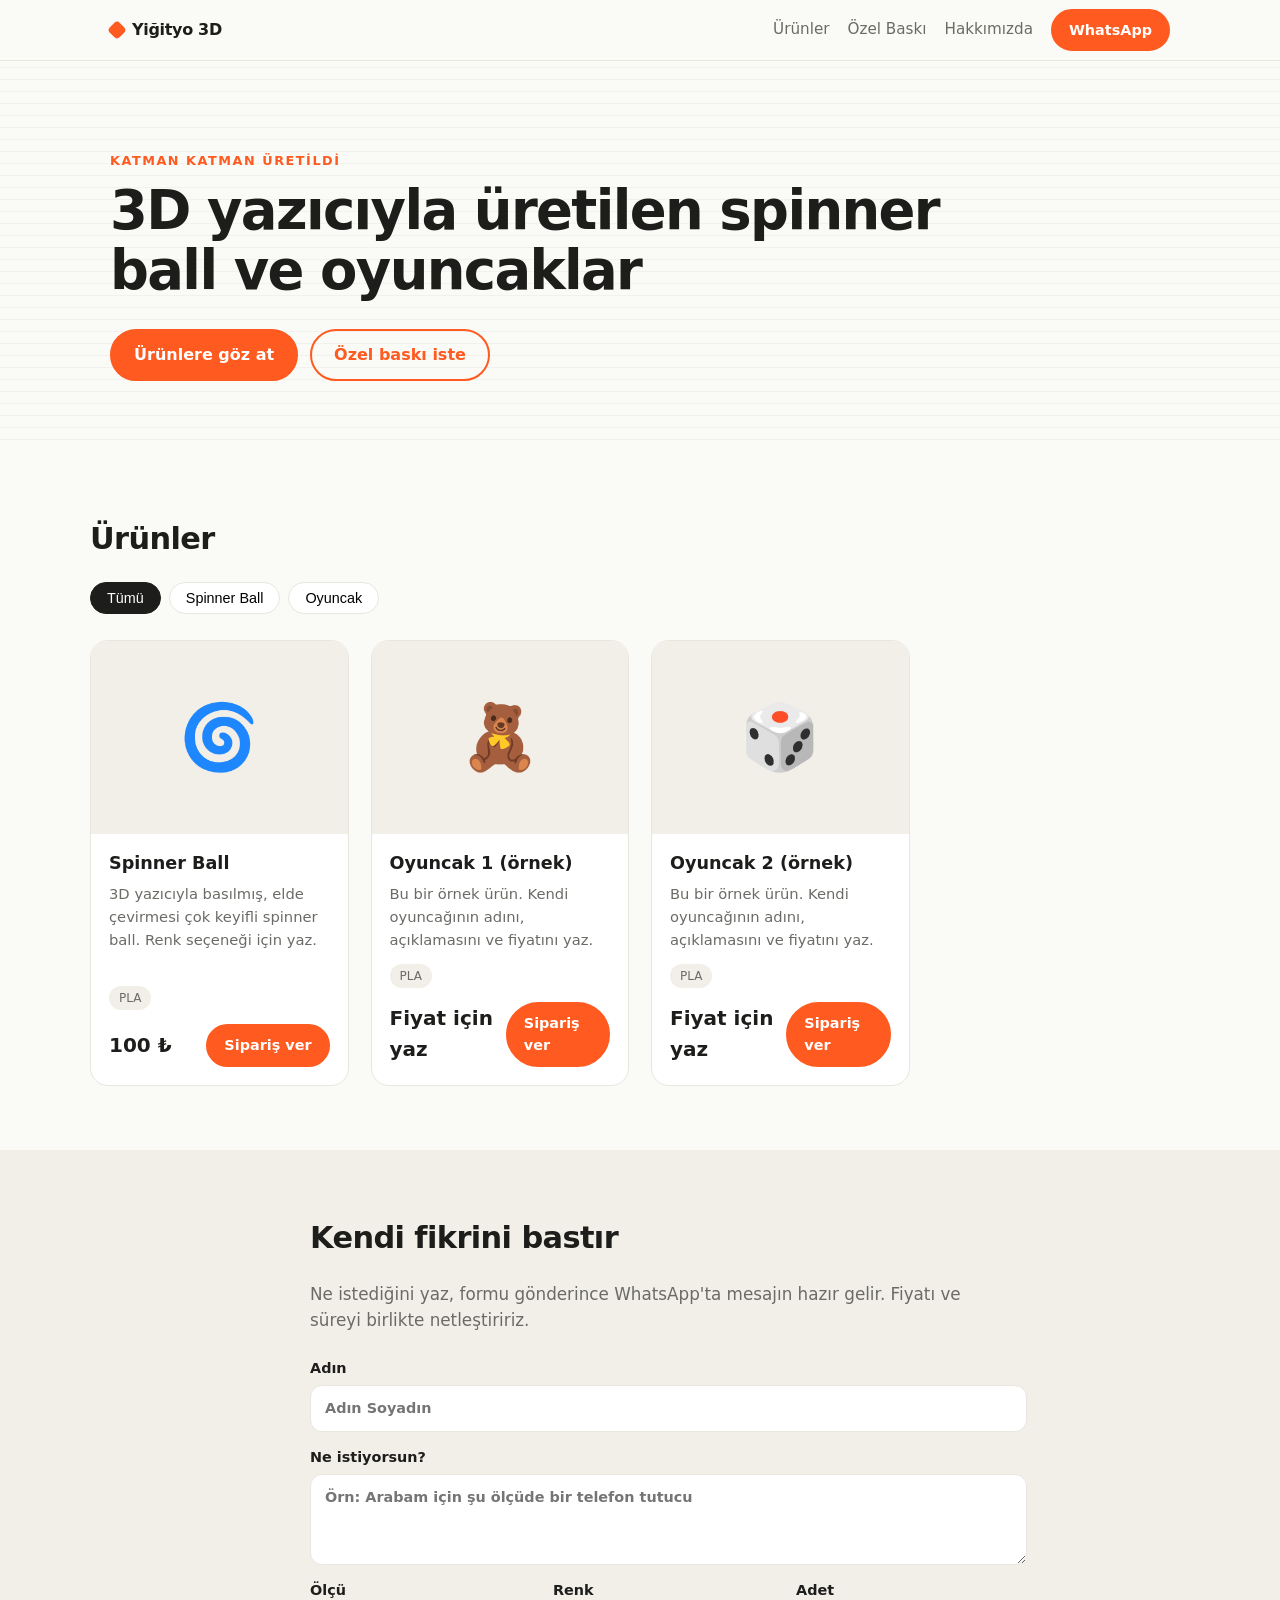
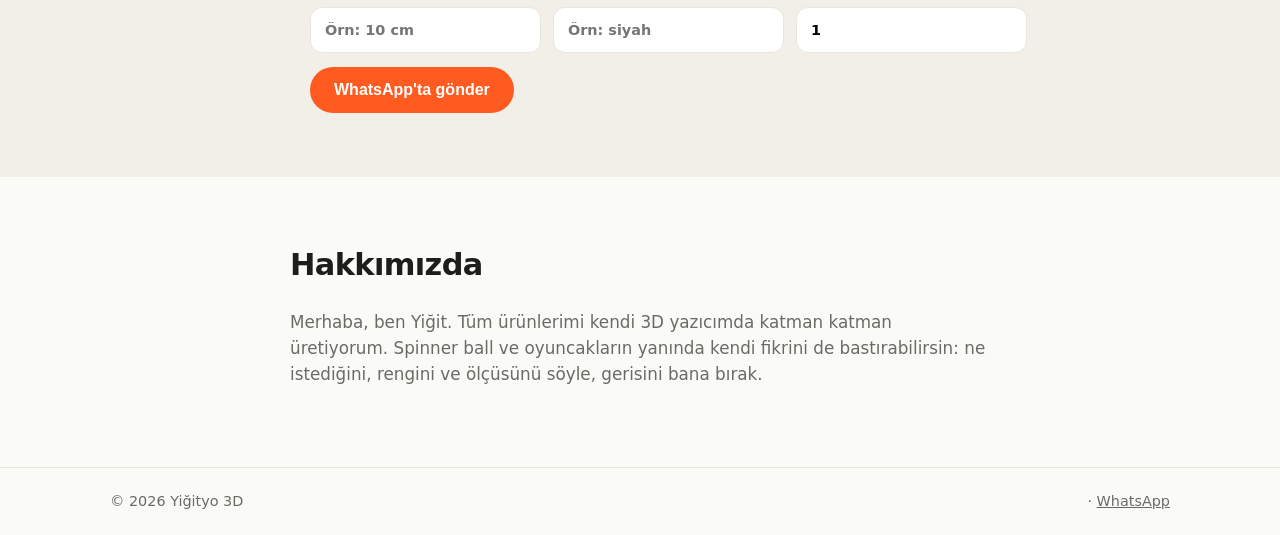
==== index.html @ 068ebeda "Add files via upload" ====
<!doctype html>
<html lang="tr">
<head>
  <meta charset="utf-8">
  <meta name="viewport" content="width=device-width, initial-scale=1">
  <title>3D Baskı Mağazası</title>
  <meta name="description" content="3D yazıcıyla üretilen özel tasarım ürünler ve kişiye özel baskı siparişi.">
  <link rel="stylesheet" href="style.css">
</head>
<body>

<header class="top">
  <div class="wrap bar">
    <a class="logo" href="#"><span class="dot"></span><span data-site-name>Marka Adın</span></a>
    <nav>
      <a href="#urunler">Ürünler</a>
      <a href="#ozel">Özel Baskı</a>
      <a href="#hakkimizda">Hakkımızda</a>
      <a class="btn small" data-wa target="_blank" rel="noopener">WhatsApp</a>
    </nav>
  </div>
</header>

<main>
  <section class="hero">
    <div class="wrap">
      <p class="eyebrow">Katman katman üretildi</p>
      <h1 id="slogan"></h1>
      <div class="actions">
        <a class="btn" href="#urunler">Ürünlere göz at</a>
        <a class="btn ghost" href="#ozel">Özel baskı iste</a>
      </div>
    </div>
  </section>

  <section id="urunler" class="wrap section">
    <h2>Ürünler</h2>
    <div id="filters" class="filters"></div>
    <div id="grid" class="grid"></div>
  </section>

  <section id="ozel" class="section alt">
    <div class="wrap narrow">
      <h2>Kendi fikrini bastır</h2>
      <p class="lead">Ne istediğini yaz, formu gönderince WhatsApp'ta mesajın hazır gelir. Fiyatı ve süreyi birlikte netleştiririz.</p>
      <form id="custom-form" class="form">
        <label>Adın
          <input name="name" required placeholder="Adın Soyadın">
        </label>
        <label>Ne istiyorsun?
          <textarea name="what" rows="3" required placeholder="Örn: Arabam için şu ölçüde bir telefon tutucu"></textarea>
        </label>
        <div class="row">
          <label>Ölçü
            <input name="size" placeholder="Örn: 10 cm">
          </label>
          <label>Renk
            <input name="color" placeholder="Örn: siyah">
          </label>
          <label>Adet
            <input name="qty" type="number" min="1" value="1">
          </label>
        </div>
        <button class="btn" type="submit">WhatsApp'ta gönder</button>
      </form>
    </div>
  </section>

  <section id="hakkimizda" class="wrap narrow section">
    <h2>Hakkımızda</h2>
    <p id="about-text" class="lead"></p>
  </section>
</main>

<footer>
  <div class="wrap foot">
    <span>© <span id="year"></span> <span data-site-name></span></span>
    <span>
      <a data-ig target="_blank" rel="noopener">Instagram</a> ·
      <a data-wa target="_blank" rel="noopener">WhatsApp</a>
    </span>
  </div>
</footer>

<script src="config.js"></script>
<script src="app.js"></script>
</body>
</html>
---- style.css ----
:root {
  --bg: #fafaf7;
  --ink: #1d1d1b;
  --muted: #6b6b66;
  --accent: #ff5a1f;
  --accent-dark: #d94710;
  --card: #ffffff;
  --line: #e8e6df;
  --alt: #f1efe8;
}

* { box-sizing: border-box; }
html { scroll-behavior: smooth; }
body {
  margin: 0;
  font-family: system-ui, -apple-system, "Segoe UI", Roboto, sans-serif;
  background: var(--bg);
  color: var(--ink);
  line-height: 1.55;
}
a { color: inherit; }
.wrap { max-width: 1100px; margin: 0 auto; padding: 0 20px; }
.narrow { max-width: 700px; }

/* Header */
.top { position: sticky; top: 0; z-index: 10; background: rgba(250,250,247,.9); backdrop-filter: blur(8px); border-bottom: 1px solid var(--line); }
.bar { display: flex; align-items: center; justify-content: space-between; height: 60px; }
.logo { display: flex; align-items: center; gap: 8px; font-weight: 800; text-decoration: none; letter-spacing: -.02em; }
.dot { width: 14px; height: 14px; border-radius: 4px; background: var(--accent); transform: rotate(45deg); }
nav { display: flex; align-items: center; gap: 18px; font-size: .95rem; }
nav a { text-decoration: none; color: var(--muted); }
nav a:hover { color: var(--ink); }
nav a.btn { color: #fff; }

/* Buttons */
.btn {
  display: inline-block; padding: 12px 22px; border-radius: 999px; border: 2px solid var(--accent);
  background: var(--accent); color: #fff; font-weight: 700; text-decoration: none; cursor: pointer; font-size: 1rem;
  transition: transform .15s, background .15s;
}
.btn:hover { background: var(--accent-dark); border-color: var(--accent-dark); transform: translateY(-1px); }
.btn.ghost { background: transparent; color: var(--accent); }
.btn.ghost:hover { background: var(--accent); color: #fff; }
.btn.small { padding: 8px 16px; font-size: .9rem; }

/* Hero */
.hero { padding: 90px 0 70px; background:
  repeating-linear-gradient(0deg, transparent 0 11px, rgba(0,0,0,.035) 11px 12px), var(--bg); }
.eyebrow { color: var(--accent); font-weight: 700; text-transform: uppercase; letter-spacing: .12em; font-size: .8rem; margin: 0 0 10px; }
.hero h1 { font-size: clamp(2rem, 5vw, 3.4rem); line-height: 1.1; letter-spacing: -.03em; margin: 0 0 28px; max-width: 16em; }
.actions { display: flex; gap: 12px; flex-wrap: wrap; }

/* Sections */
.section { padding: 64px 0; }
.section.alt { background: var(--alt); }
h2 { font-size: 1.9rem; letter-spacing: -.02em; margin: 0 0 20px; }
.lead { color: var(--muted); font-size: 1.05rem; }

/* Filters */
.filters { display: flex; gap: 8px; flex-wrap: wrap; margin-bottom: 26px; }
.chip { padding: 7px 16px; border-radius: 999px; border: 1px solid var(--line); background: var(--card); cursor: pointer; font-size: .9rem; }
.chip.active { background: var(--ink); color: #fff; border-color: var(--ink); }

/* Grid */
.grid { display: grid; grid-template-columns: repeat(auto-fill, minmax(250px, 1fr)); gap: 22px; }
.card { background: var(--card); border: 1px solid var(--line); border-radius: 18px; overflow: hidden; display: flex; flex-direction: column; transition: transform .2s, box-shadow .2s; }
.card:hover { transform: translateY(-4px); box-shadow: 0 12px 30px rgba(0,0,0,.08); }
.media { aspect-ratio: 4 / 3; background: var(--alt); display: grid; place-items: center; overflow: hidden; }
.media img { width: 100%; height: 100%; object-fit: cover; }
.emoji { font-size: 4rem; }
.body { padding: 16px 18px 18px; display: flex; flex-direction: column; flex: 1; }
.body h3 { margin: 0 0 6px; font-size: 1.1rem; }
.desc { margin: 0 0 12px; color: var(--muted); font-size: .92rem; flex: 1; }
.meta { list-style: none; display: flex; gap: 6px; flex-wrap: wrap; padding: 0; margin: 0 0 14px; }
.meta li { font-size: .75rem; background: var(--alt); padding: 3px 10px; border-radius: 999px; color: var(--muted); }
.buy { display: flex; align-items: center; justify-content: space-between; }
.price { font-size: 1.25rem; font-weight: 800; }

/* Form */
.form { display: grid; gap: 14px; margin-top: 24px; }
.form label { display: grid; gap: 6px; font-weight: 600; font-size: .9rem; }
.form input, .form textarea {
  font: inherit; padding: 11px 14px; border: 1px solid var(--line); border-radius: 12px; background: #fff;
}
.form input:focus, .form textarea:focus { outline: 2px solid var(--accent); border-color: transparent; }
.row { display: grid; grid-template-columns: repeat(3, 1fr); gap: 12px; }
.form .btn { justify-self: start; }

/* Footer */
footer { border-top: 1px solid var(--line); padding: 22px 0; color: var(--muted); font-size: .9rem; }
.foot { display: flex; justify-content: space-between; flex-wrap: wrap; gap: 8px; }

@media (max-width: 640px) {
  nav a:not(.btn) { display: none; }
  .row { grid-template-columns: 1fr; }
  .hero { padding: 60px 0 50px; }
}
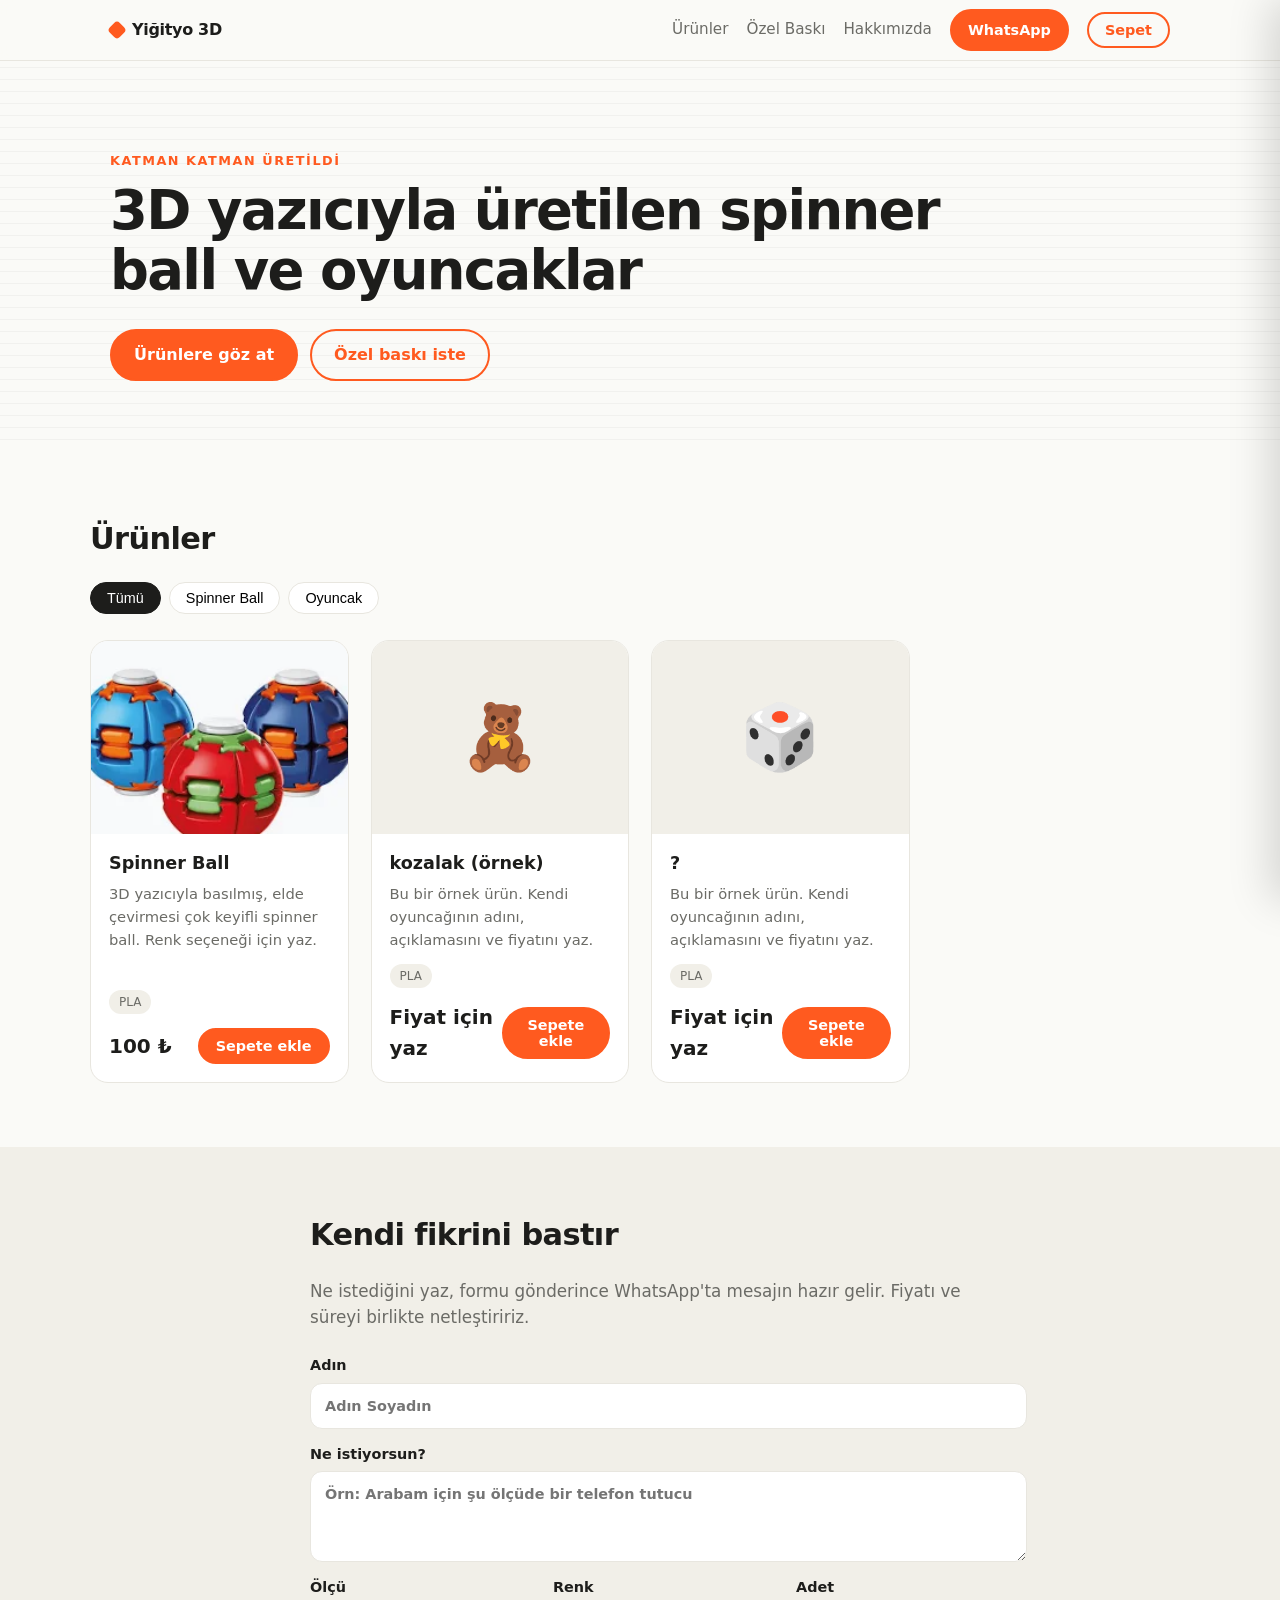
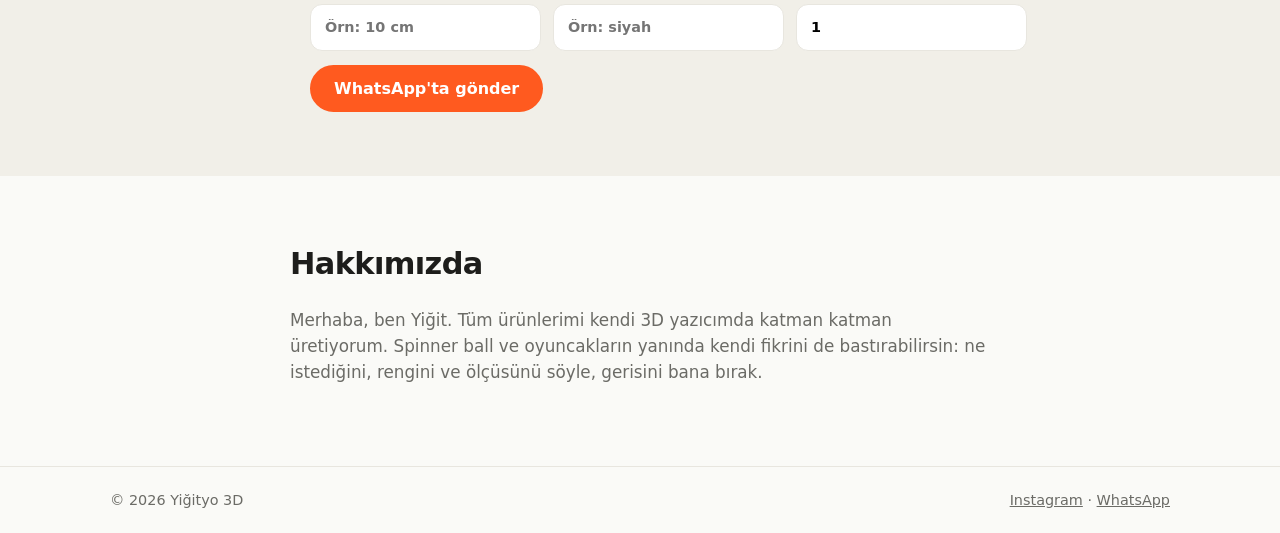
==== commit 6b087ef2: "Add files via upload" ====
--- a/index.html
+++ b/index.html
@@ -17,6 +17,7 @@
       <a href="#ozel">Özel Baskı</a>
       <a href="#hakkimizda">Hakkımızda</a>
       <a class="btn small" data-wa target="_blank" rel="noopener">WhatsApp</a>
+      <button type="button" id="open-cart" class="btn ghost small cart-btn">Sepet <span id="cart-count" class="badge">0</span></button>
     </nav>
   </div>
 </header>
@@ -82,6 +83,34 @@
   </div>
 </footer>
 
+<!-- Sepet -->
+<div id="overlay" class="overlay"></div>
+<aside id="drawer" class="drawer" aria-hidden="true" aria-label="Sepet">
+  <div class="drawer-head">
+    <h2>Sepetin</h2>
+    <button type="button" id="close-cart" class="icon-btn" aria-label="Kapat">✕</button>
+  </div>
+  <div id="cart-items" class="cart-items"></div>
+  <div id="cart-foot" class="cart-foot" hidden>
+    <div class="total-row"><span>Toplam</span><strong id="cart-total"></strong></div>
+    <p id="cart-note" class="small-note"></p>
+    <form id="order-form" class="form">
+      <label>Ad Soyad
+        <input name="name" required placeholder="Adın Soyadın">
+      </label>
+      <label>Adres (il, ilçe, mahalle, açık adres)
+        <textarea name="address" rows="3" required placeholder="Kargo için adresin"></textarea>
+      </label>
+      <label>Not (isteğe bağlı)
+        <input name="note" placeholder="Örn: kırmızı renk olsun">
+      </label>
+      <button class="btn" type="submit">Siparişi WhatsApp'a gönder</button>
+    </form>
+    <button type="button" id="clear-cart" class="link-btn">Sepeti boşalt</button>
+  </div>
+</aside>
+<div id="toast" class="toast" role="status"></div>
+
 <script src="config.js"></script>
 <script src="app.js"></script>
 </body>
--- a/style.css
+++ b/style.css
@@ -95,3 +95,63 @@
   .row { grid-template-columns: 1fr; }
   .hero { padding: 60px 0 50px; }
 }
+
+/* ---------- Sepet ---------- */
+[hidden] { display: none !important; }
+
+.cart-btn { background: transparent; color: var(--accent); font-family: inherit; }
+.cart-btn:hover { color: #fff; }
+.badge {
+  display: none; min-width: 20px; padding: 0 6px; margin-left: 4px; border-radius: 999px;
+  background: var(--accent); color: #fff; font-size: .75rem; line-height: 20px; text-align: center;
+}
+.badge.on { display: inline-block; }
+.cart-btn:hover .badge { background: #fff; color: var(--accent); }
+
+button.btn { font-family: inherit; }
+
+.overlay {
+  position: fixed; inset: 0; background: rgba(0,0,0,.4); opacity: 0; pointer-events: none;
+  transition: opacity .2s; z-index: 40;
+}
+.overlay.open { opacity: 1; pointer-events: auto; }
+
+.drawer {
+  position: fixed; top: 0; right: 0; bottom: 0; width: min(420px, 100%); background: var(--bg);
+  box-shadow: -10px 0 40px rgba(0,0,0,.15); transform: translateX(100%); transition: transform .25s;
+  z-index: 50; display: flex; flex-direction: column;
+}
+.drawer.open { transform: translateX(0); }
+.drawer-head { display: flex; align-items: center; justify-content: space-between; padding: 16px 20px; border-bottom: 1px solid var(--line); }
+.drawer-head h2 { margin: 0; font-size: 1.3rem; }
+.icon-btn { border: 0; background: transparent; font-size: 1.2rem; cursor: pointer; padding: 6px 10px; color: var(--ink); }
+
+.cart-items { padding: 12px 20px; overflow-y: auto; flex: 0 1 auto; max-height: 40%; }
+.empty { color: var(--muted); }
+.cart-row { display: flex; align-items: center; gap: 12px; padding: 10px 0; border-bottom: 1px solid var(--line); }
+.cart-info { flex: 1; display: grid; }
+.cart-info span { color: var(--muted); font-size: .9rem; }
+.qty { display: flex; align-items: center; gap: 8px; }
+.qty button {
+  width: 28px; height: 28px; border-radius: 50%; border: 1px solid var(--line); background: var(--card);
+  cursor: pointer; font-size: 1rem; line-height: 1;
+}
+.rm { border: 0; background: transparent; color: var(--muted); cursor: pointer; font-size: 1rem; }
+
+.cart-foot { padding: 14px 20px 20px; border-top: 1px solid var(--line); overflow-y: auto; flex: 1; }
+.total-row { display: flex; justify-content: space-between; font-size: 1.15rem; }
+.small-note { color: var(--muted); font-size: .82rem; margin: 6px 0 14px; }
+.cart-foot .form { margin-top: 0; }
+.cart-foot .btn { width: 100%; text-align: center; }
+.link-btn { display: block; margin: 12px auto 0; border: 0; background: transparent; color: var(--muted); text-decoration: underline; cursor: pointer; font-family: inherit; }
+
+.toast {
+  position: fixed; left: 50%; bottom: 24px; transform: translate(-50%, 20px); background: var(--ink); color: #fff;
+  padding: 10px 18px; border-radius: 999px; font-size: .9rem; opacity: 0; pointer-events: none;
+  transition: opacity .2s, transform .2s; z-index: 60; max-width: 90vw;
+}
+.toast.show { opacity: 1; transform: translate(-50%, 0); }
+
+@media (max-width: 640px) {
+  .cart-items { max-height: 30%; }
+}
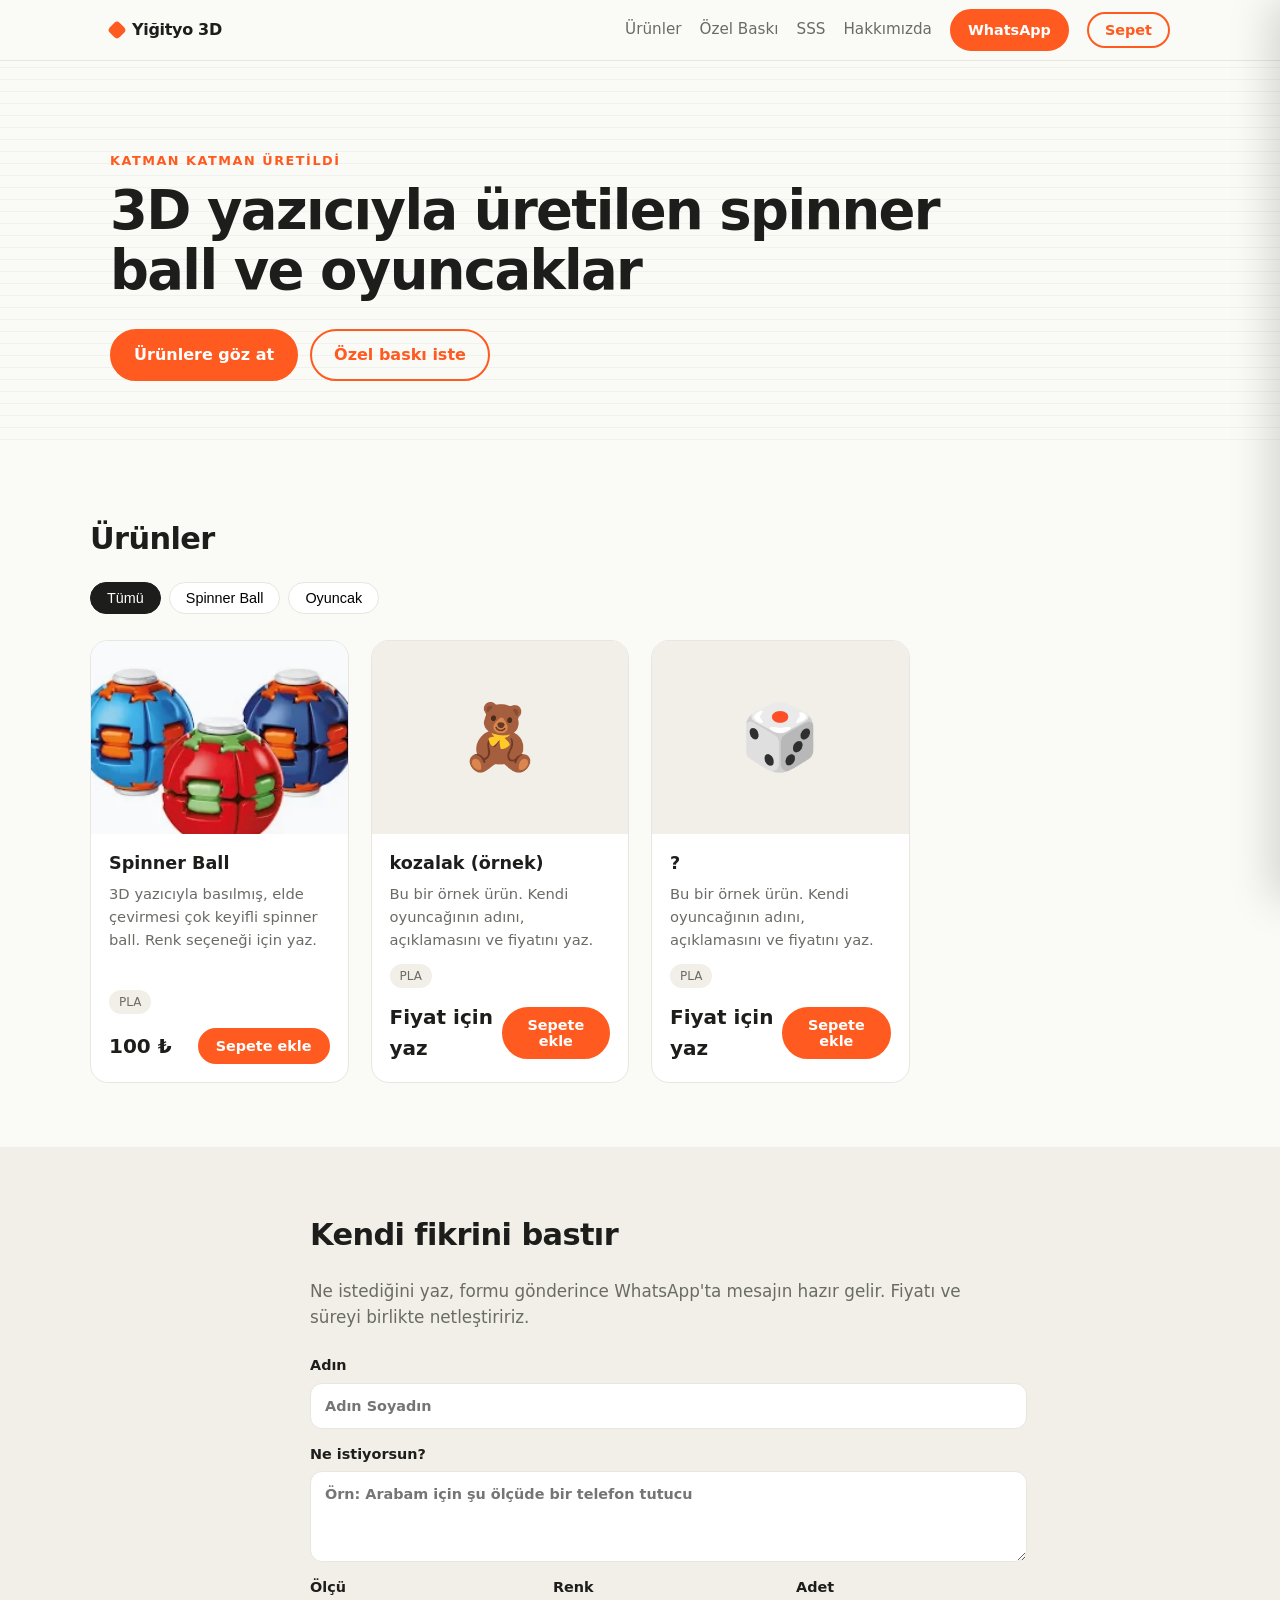
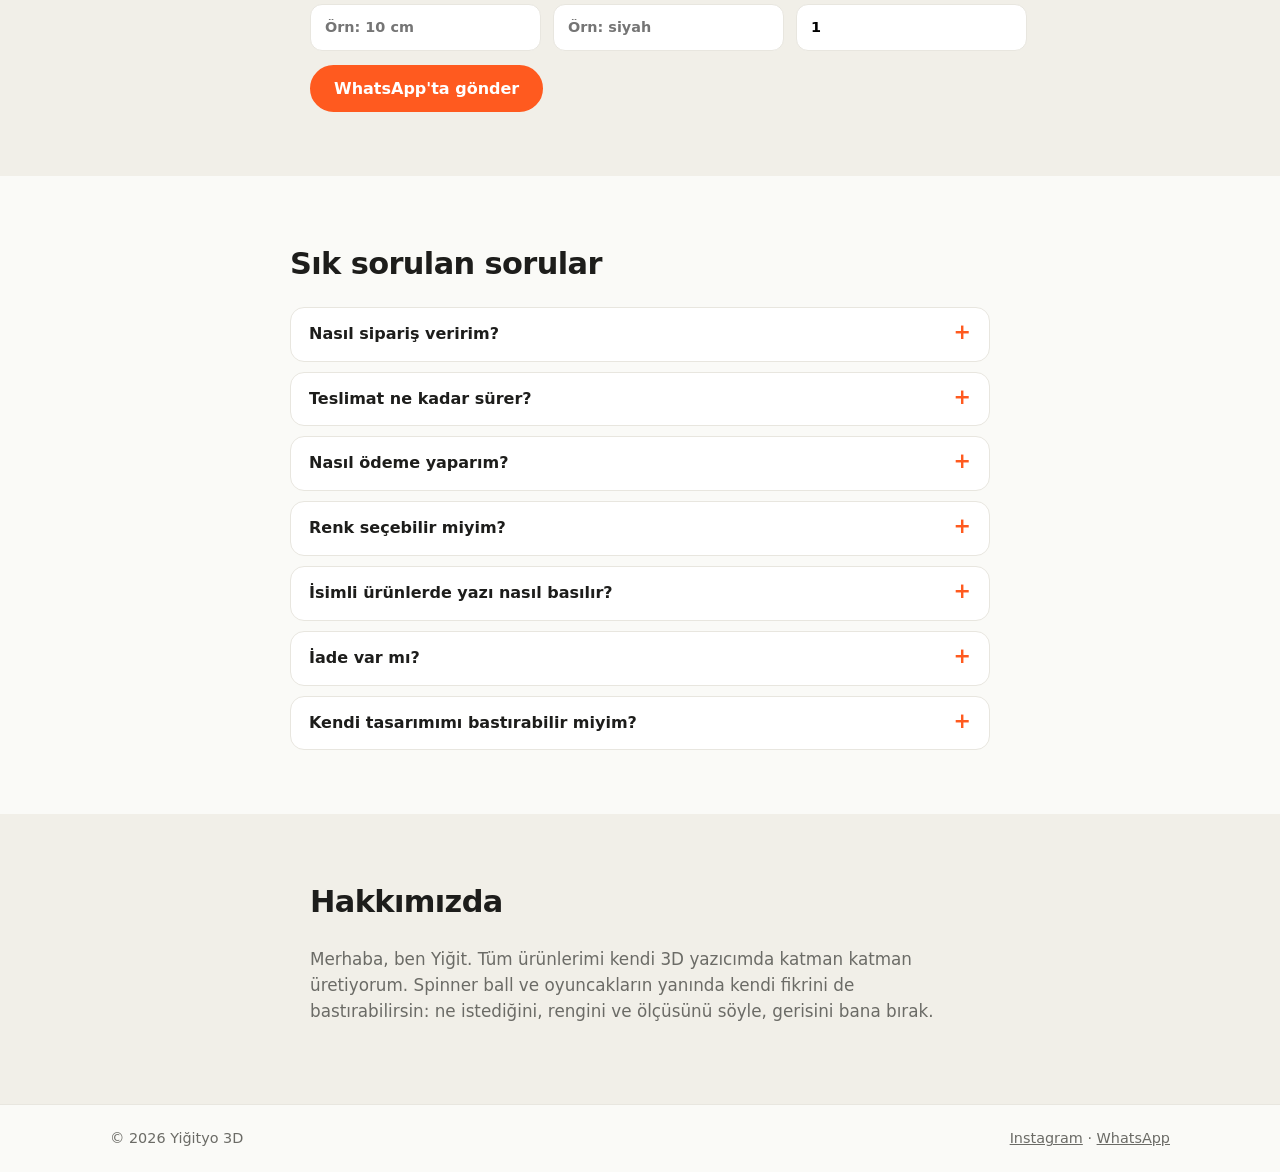
==== commit 92f83c82: "Add files via upload" ====
--- a/index.html
+++ b/index.html
@@ -3,11 +3,23 @@
 <head>
   <meta charset="utf-8">
   <meta name="viewport" content="width=device-width, initial-scale=1">
-  <title>3D Baskı Mağazası</title>
-  <meta name="description" content="3D yazıcıyla üretilen özel tasarım ürünler ve kişiye özel baskı siparişi.">
+  <title>Yiğityo 3D | Spinner Ball ve Oyuncaklar</title>
+  <meta name="description" content="3D yazıcıyla üretilen spinner ball, oyuncaklar ve kişiye özel ürünler. WhatsApp'tan kolay sipariş.">
+
+  <!-- Link paylaşılınca (WhatsApp, Instagram, Google) görünen önizleme -->
+  <meta property="og:type" content="website">
+  <meta property="og:locale" content="tr_TR">
+  <meta property="og:title" content="Yiğityo 3D | Spinner Ball ve Oyuncaklar">
+  <meta property="og:description" content="3D yazıcıyla üretilen spinner ball, oyuncaklar ve kişiye özel ürünler. WhatsApp'tan kolay sipariş.">
+  <meta property="og:url" content="https://piksel30.github.io/">
+  <meta property="og:image" content="https://piksel30.github.io/og-image.png">
+  <meta name="twitter:card" content="summary_large_image">
+
   <link rel="stylesheet" href="style.css">
 </head>
 <body>
+
+<div id="promo" class="promo" hidden></div>
 
 <header class="top">
   <div class="wrap bar">
@@ -15,6 +27,7 @@
     <nav>
       <a href="#urunler">Ürünler</a>
       <a href="#ozel">Özel Baskı</a>
+      <a href="#sss">SSS</a>
       <a href="#hakkimizda">Hakkımızda</a>
       <a class="btn small" data-wa target="_blank" rel="noopener">WhatsApp</a>
       <button type="button" id="open-cart" class="btn ghost small cart-btn">Sepet <span id="cart-count" class="badge">0</span></button>
@@ -67,9 +80,16 @@
     </div>
   </section>
 
-  <section id="hakkimizda" class="wrap narrow section">
-    <h2>Hakkımızda</h2>
-    <p id="about-text" class="lead"></p>
+  <section id="sss" class="wrap narrow section">
+    <h2>Sık sorulan sorular</h2>
+    <div id="faq-list" class="faq"></div>
+  </section>
+
+  <section id="hakkimizda" class="section alt">
+    <div class="wrap narrow">
+      <h2>Hakkımızda</h2>
+      <p id="about-text" class="lead"></p>
+    </div>
   </section>
 </main>
 
@@ -92,6 +112,7 @@
   </div>
   <div id="cart-items" class="cart-items"></div>
   <div id="cart-foot" class="cart-foot" hidden>
+    <div id="disc-row" class="total-row disc" hidden><span id="disc-label"></span><strong id="disc-val"></strong></div>
     <div class="total-row"><span>Toplam</span><strong id="cart-total"></strong></div>
     <p id="cart-note" class="small-note"></p>
     <form id="order-form" class="form">
--- a/style.css
+++ b/style.css
@@ -155,3 +155,30 @@
 @media (max-width: 640px) {
   .cart-items { max-height: 30%; }
 }
+
+/* ---------- Seçenekler, rozet, kampanya, SSS ---------- */
+.media { position: relative; }
+.tag {
+  position: absolute; top: 10px; left: 10px; background: var(--accent); color: #fff; font-size: .72rem; font-weight: 700;
+  padding: 4px 10px; border-radius: 999px;
+}
+.opts { display: grid; gap: 8px; margin-bottom: 12px; }
+.opts label { display: grid; gap: 4px; font-size: .78rem; font-weight: 600; color: var(--muted); }
+.opts select, .opts input {
+  font: inherit; font-size: .9rem; padding: 8px 10px; border: 1px solid var(--line); border-radius: 10px; background: #fff; color: var(--ink);
+}
+.opts select:focus, .opts input:focus { outline: 2px solid var(--accent); border-color: transparent; }
+
+.promo { background: var(--accent); color: #fff; text-align: center; font-weight: 700; font-size: .9rem; padding: 8px 16px; }
+.total-row.disc { color: var(--accent-dark); font-size: 1rem; margin-bottom: 4px; }
+
+.faq { display: grid; gap: 10px; }
+.faq details { background: var(--card); border: 1px solid var(--line); border-radius: 14px; padding: 14px 18px; }
+.faq summary { cursor: pointer; font-weight: 700; list-style: none; display: flex; justify-content: space-between; gap: 12px; }
+.faq summary::-webkit-details-marker { display: none; }
+.faq summary::after { content: "+"; color: var(--accent); font-size: 1.3rem; line-height: 1; }
+.faq details[open] summary::after { content: "−"; }
+.faq p { margin: 10px 0 0; color: var(--muted); }
+.card { min-width: 0; }
+.opts label { min-width: 0; }
+.opts select, .opts input { width: 100%; min-width: 0; box-sizing: border-box; }
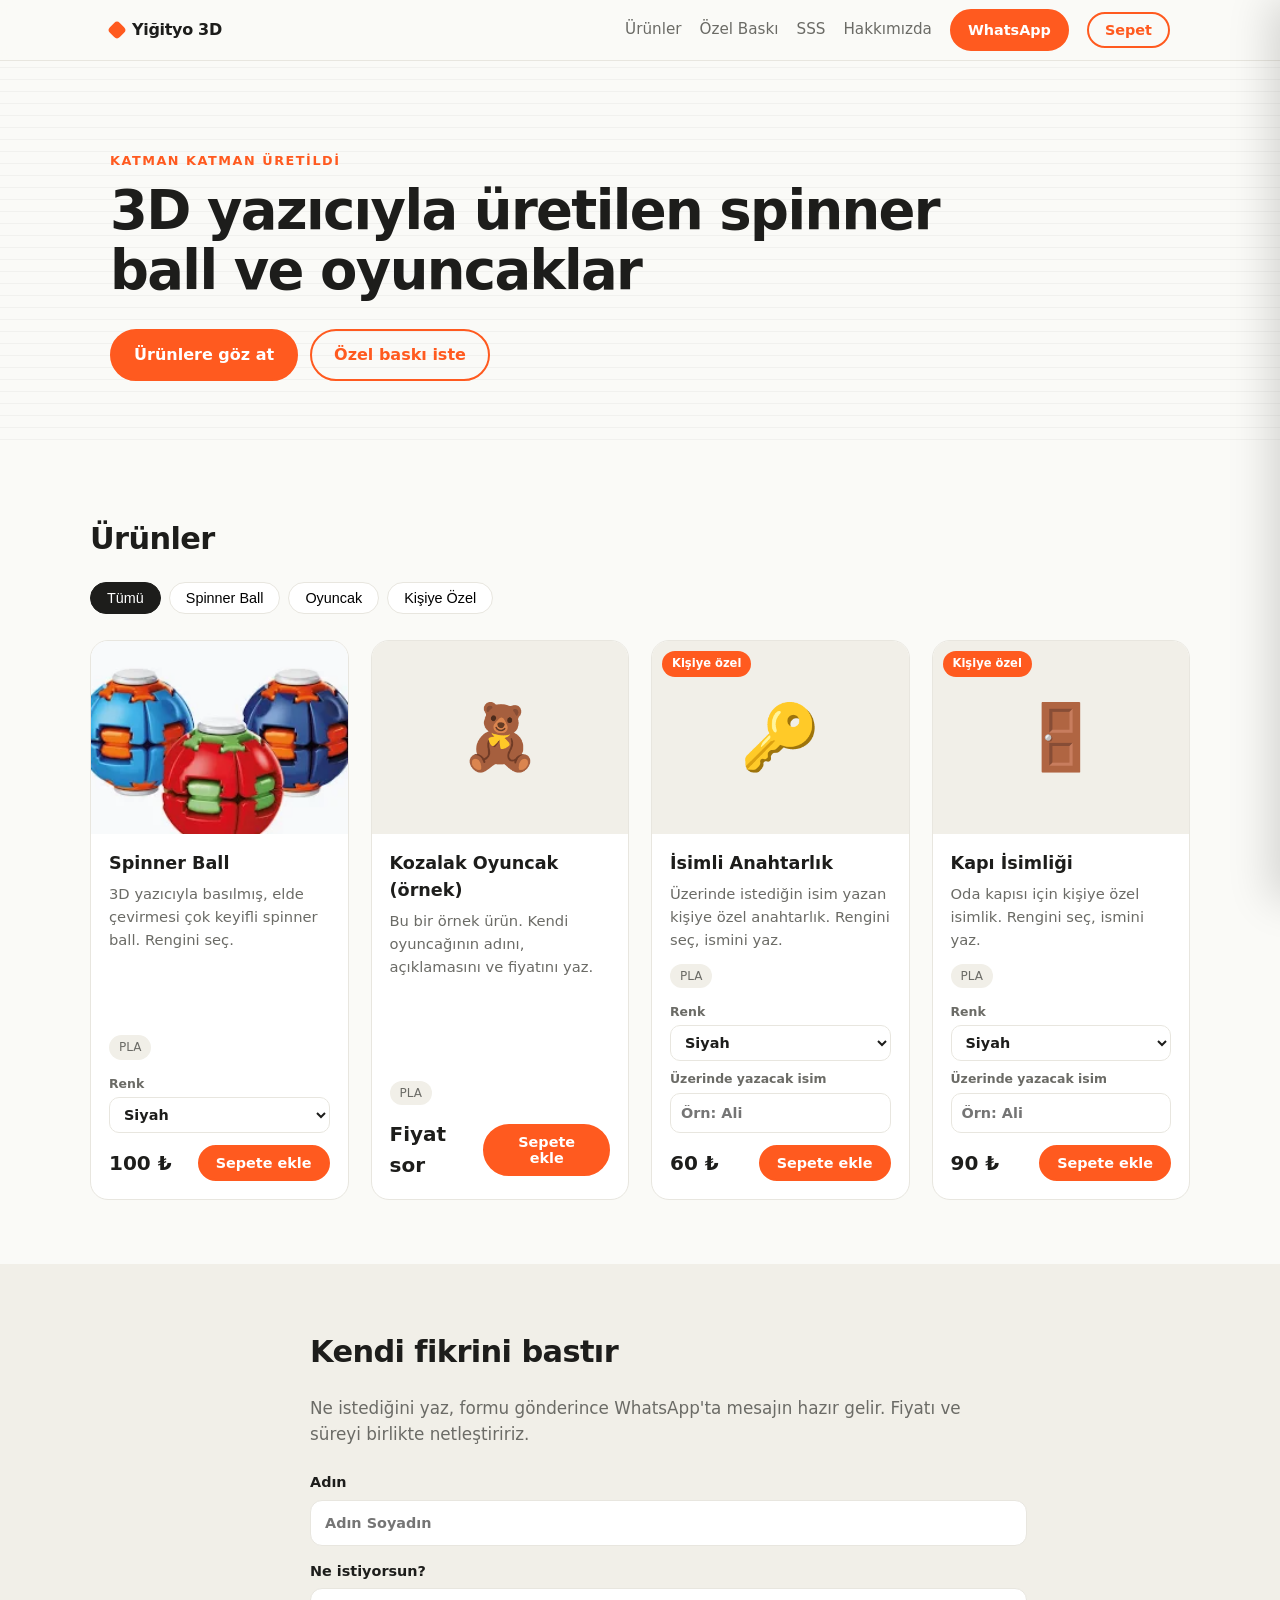
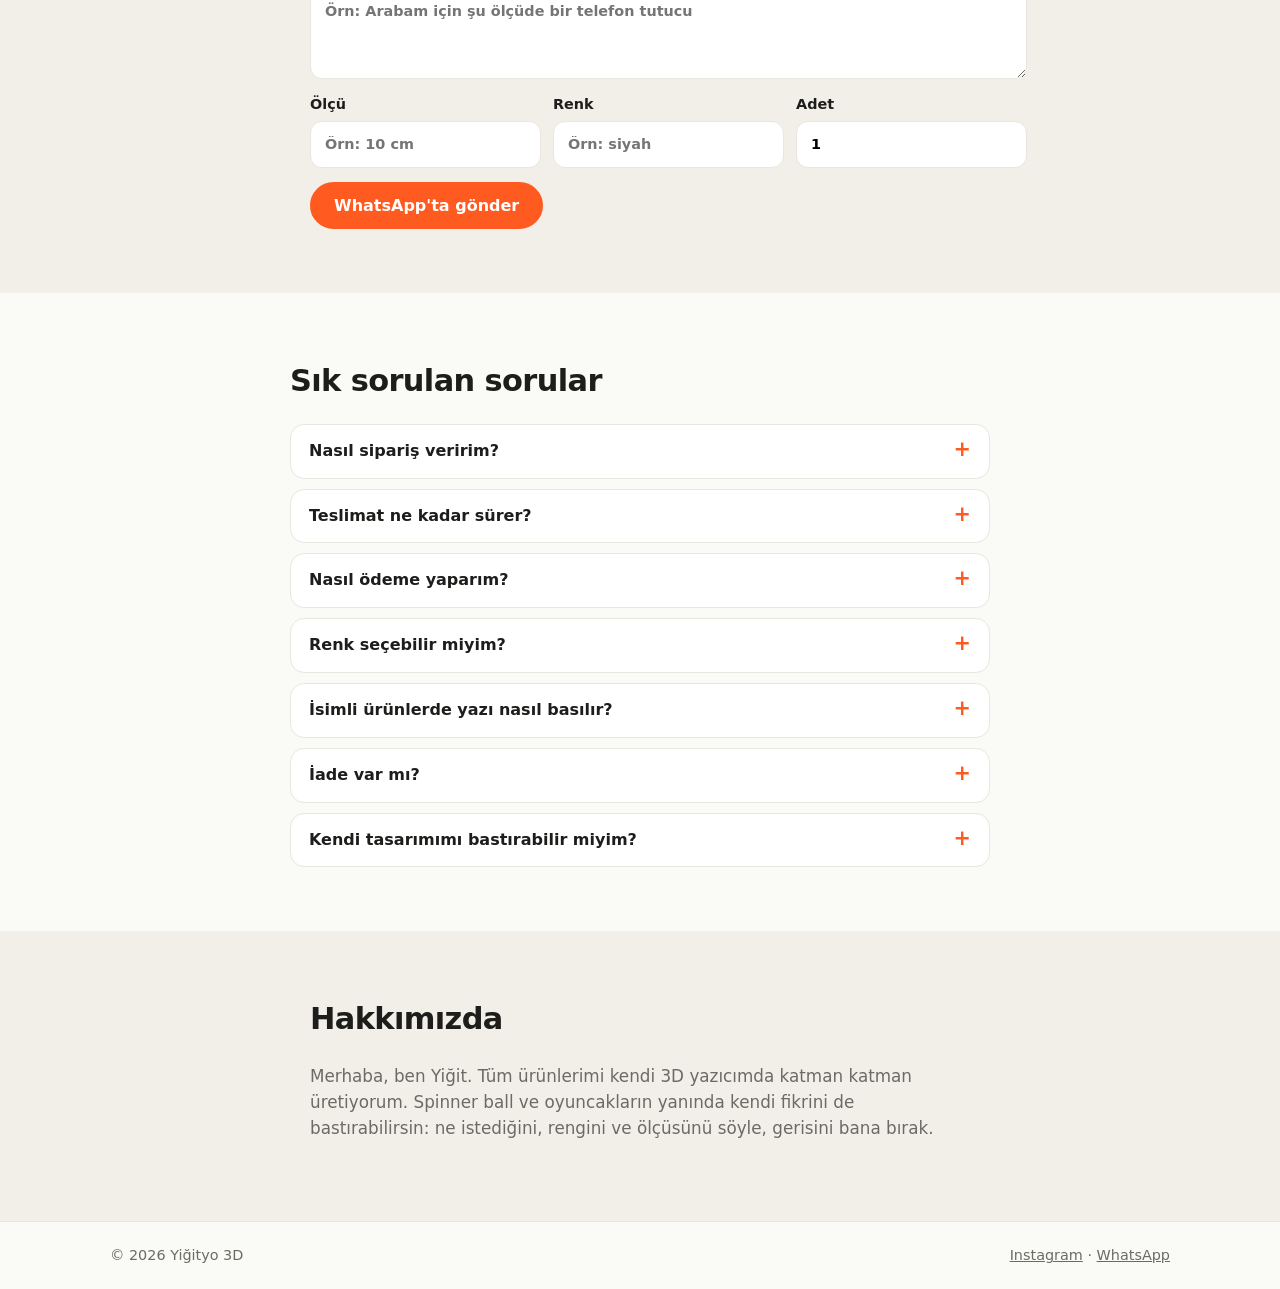
==== commit 050dc670: "Add files via upload" ====
--- a/index.html
+++ b/index.html
@@ -44,6 +44,18 @@
         <a class="btn" href="#urunler">Ürünlere göz at</a>
         <a class="btn ghost" href="#ozel">Özel baskı iste</a>
       </div>
+    </div>
+  </section>
+
+  <section id="cekilis" class="wrap narrow section" hidden>
+    <div class="gv-card">
+      <p class="eyebrow">🎁 Çekiliş</p>
+      <h2 id="gv-title"></h2>
+      <p id="gv-prize" class="gv-prize"></p>
+      <p id="gv-rules" class="lead"></p>
+      <p id="gv-end" class="small-note"></p>
+      <p id="gv-result" class="gv-result" hidden></p>
+      <a id="gv-join" class="btn" target="_blank" rel="noopener">Çekilişe katıl</a>
     </div>
   </section>
 
--- a/style.css
+++ b/style.css
@@ -182,3 +182,11 @@
 .card { min-width: 0; }
 .opts label { min-width: 0; }
 .opts select, .opts input { width: 100%; min-width: 0; box-sizing: border-box; }
+
+/* ---------- Çekiliş kartı ---------- */
+.promo a { color: #fff; text-decoration: underline; }
+.gv-card { background: var(--card); border: 2px dashed var(--accent); border-radius: 20px; padding: 26px 22px; text-align: center; }
+.gv-card h2 { margin-bottom: 8px; }
+.gv-prize { font-weight: 800; font-size: 1.15rem; margin: 0 0 10px; }
+.gv-result { font-weight: 800; font-size: 1.3rem; color: var(--accent-dark); margin: 10px 0 0; }
+.gv-card .btn { margin-top: 12px; }
